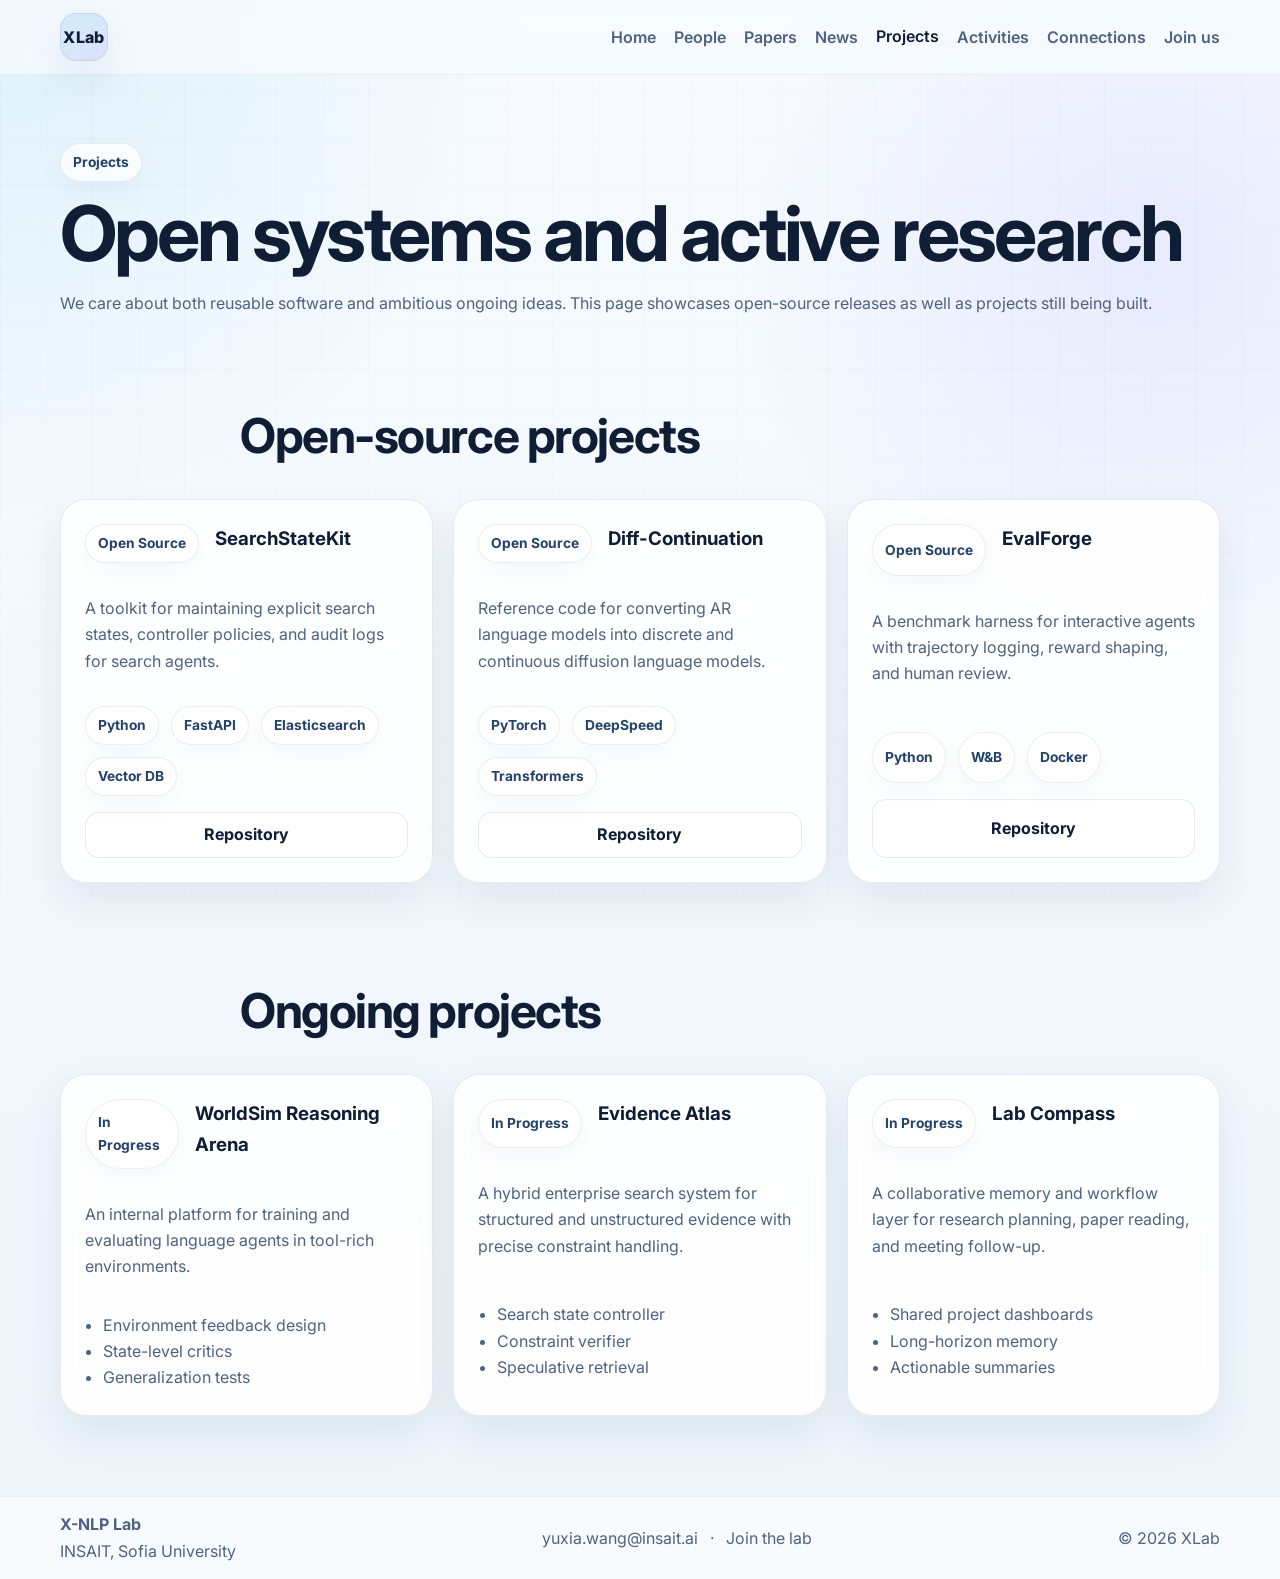
==== projects.html @ 13813006 "fix" ====
<!DOCTYPE html>
<html lang="en">
<head>
  <meta charset="UTF-8" />
  <meta name="viewport" content="width=device-width, initial-scale=1.0" />
  <title>Projects · X-NLP Lab</title>
  <meta name="description" content="Open-source and ongoing projects from the lab." />
  <link rel="preconnect" href="https://fonts.googleapis.com">
  <link rel="preconnect" href="https://fonts.gstatic.com" crossorigin>
  <link href="https://fonts.googleapis.com/css2?family=Inter:wght@400;500;600;700;800&display=swap" rel="stylesheet">
  <link rel="stylesheet" href="assets/css/styles.css" />
</head>
<body data-page="projects">
  <main id="page-root"></main>
  <script src="assets/js/data.js"></script>
  <script src="assets/js/site.js"></script>
</body>
</html>
---- assets/css/styles.css ----
:root {
  --bg: #f7fbff;
  --bg-soft: #eef5fb;
  --surface: rgba(255, 255, 255, 0.9);
  --surface-strong: rgba(255, 255, 255, 0.97);
  --line: rgba(10, 26, 54, 0.09);
  --text: #0f1e35;
  --muted: #4f627f;
  --accent: #2aa9e0;
  --accent-2: #7a6ff2;
  --warm: #ffb86b;
  --success: #2fae7c;
  --shadow: 0 18px 42px rgba(17, 37, 75, 0.08);
  --radius: 26px;
  --container: min(1160px, calc(100% - 32px));
}

* { box-sizing: border-box; }

html { scroll-behavior: smooth; }

body {
  margin: 0;
  font-family: "Inter", system-ui, -apple-system, BlinkMacSystemFont, "Segoe UI", sans-serif;
  color: var(--text);
  background:
    radial-gradient(circle at top left, rgba(42, 169, 224, 0.12), transparent 26%),
    radial-gradient(circle at 90% 16%, rgba(122, 111, 242, 0.11), transparent 24%),
    linear-gradient(180deg, #f7fbff 0%, #edf5fb 100%);
  line-height: 1.65;
  overflow-x: hidden;
}

body::before {
  content: "";
  position: fixed;
  inset: 0;
  background-image:
    linear-gradient(rgba(12, 31, 61, 0.04) 1px, transparent 1px),
    linear-gradient(90deg, rgba(12, 31, 61, 0.04) 1px, transparent 1px);
  background-size: 46px 46px;
  opacity: 0.45;
  pointer-events: none;
  z-index: -3;
}

a { color: inherit; text-decoration: none; }
img { display: block; max-width: 100%; }

.container { width: var(--container); margin-inline: auto; }

.site-header {
  position: sticky;
  top: 0;
  z-index: 30;
  backdrop-filter: blur(18px);
  background: rgba(247, 251, 255, 0.78);
  border-bottom: 1px solid rgba(10, 26, 54, 0.06);
}

.nav-wrap {
  min-height: 74px;
  display: flex;
  align-items: center;
  justify-content: space-between;
  gap: 20px;
}

.brand {
  width: 48px;
  height: 48px;
  border-radius: 16px;
  display: grid;
  place-items: center;
  font-weight: 800;
  letter-spacing: 0.02em;
  background: linear-gradient(135deg, rgba(42, 169, 224, 0.16), rgba(122, 111, 242, 0.18));
  border: 1px solid rgba(10, 26, 54, 0.08);
  box-shadow: var(--shadow);
}

.nav {
  display: flex;
  gap: 18px;
  flex-wrap: wrap;
}

.nav a {
  color: var(--muted);
  font-weight: 600;
  transition: color 0.2s ease, transform 0.2s ease;
}

.nav a:hover,
.nav a.active {
  color: var(--text);
  transform: translateY(-1px);
}

.menu-button {
  display: none;
  background: var(--surface);
  border: 1px solid var(--line);
  color: var(--text);
  border-radius: 14px;
  padding: 9px 12px;
  font: inherit;
}

.hero, .page-hero {
  padding-top: 68px;
  padding-bottom: 30px;
}

.hero {
  display: grid;
  grid-template-columns: 1.08fr 0.92fr;
  gap: 26px;
  align-items: center;
}

.page-hero h1, .hero h1 {
  font-size: clamp(2.8rem, 6vw, 5rem);
  line-height: 1.04;
  margin: 12px 0 14px;
  letter-spacing: -0.04em;
}

.hero-tagline {
  font-size: clamp(1.1rem, 2.6vw, 1.46rem);
  color: #213a63;
  font-weight: 700;
  margin: 0 0 10px;
}

.hero-text, .page-hero p, .section-head p, .card p, .map-note, .person-role, .paper-venue, .footer-wrap, .connection-card p, .activity-copy p {
  color: var(--muted);
}

.eyebrow, .chip, .timeline-date, .tag {
  display: inline-flex;
  align-items: center;
  gap: 8px;
  width: fit-content;
  border-radius: 999px;
  padding: 7px 12px;
  font-size: 0.86rem;
  font-weight: 700;
  border: 1px solid rgba(10, 26, 54, 0.08);
  background: rgba(255, 255, 255, 0.74);
  color: #234268;
  box-shadow: 0 10px 28px rgba(17, 37, 75, 0.04);
}

.eyebrow.light {
  background: rgba(42, 169, 224, 0.1);
}

.button {
  display: inline-flex;
  align-items: center;
  justify-content: center;
  min-height: 46px;
  padding: 0 18px;
  border-radius: 14px;
  font-weight: 700;
  transition: transform 0.18s ease, box-shadow 0.18s ease;
}

.button:hover {
  transform: translateY(-1px);
  box-shadow: 0 10px 24px rgba(17, 37, 75, 0.08);
}

.button.primary {
  background: linear-gradient(135deg, var(--accent), var(--accent-2));
  color: #fff;
}

.button.secondary, .button.tertiary {
  background: rgba(255, 255, 255, 0.78);
  border: 1px solid var(--line);
}

.hero-actions, .footer-links, .tag-row {
  display: flex;
  flex-wrap: wrap;
  gap: 12px;
}

.mini-stats {
  list-style: none;
  padding: 0;
  margin: 30px 0 0;
  display: grid;
  grid-template-columns: repeat(4, minmax(0, 1fr));
  gap: 14px;
}

.mini-stats li, .card, .hero-card {
  background: var(--surface);
  border: 1px solid var(--line);
  box-shadow: var(--shadow);
}

.mini-stats li {
  border-radius: 20px;
  padding: 18px;
}

.mini-stats strong {
  display: block;
  font-size: 1.4rem;
}

.mini-stats span {
  color: var(--muted);
}

.hero-panel { min-width: 0; }

.hero-card {
  border-radius: 30px;
  overflow: hidden;
}

.hero-card img {
  width: 100%;
  aspect-ratio: 16 / 10;
  object-fit: cover;
}

.hero-card-body {
  padding: 22px;
}

.hero-card-body h2 {
  margin: 8px 0;
}

.section {
  padding: 24px 0 54px;
}

.section-head {
  max-width: 800px;
  margin-bottom: 24px;
}

.section-head h2 {
  font-size: clamp(2rem, 4vw, 3rem);
  margin: 10px 0;
  letter-spacing: -0.03em;
}

.topic-grid, .people-grid, .project-grid, .activity-grid, .connections-grid {
  display: grid;
  gap: 20px;
}

.topic-grid {
  grid-template-columns: repeat(4, minmax(0, 1fr));
}

.people-grid {
  grid-template-columns: repeat(4, minmax(0, 1fr));
}

.project-grid, .connections-grid {
  grid-template-columns: repeat(3, minmax(0, 1fr));
}

.activity-grid {
  grid-template-columns: repeat(3, minmax(0, 1fr));
}

.card {
  border-radius: var(--radius);
  padding: 24px;
}

.clean-list {
  margin: 0;
  padding-left: 1.15rem;
  color: var(--muted);
}

.inline-link {
  color: #195c9e;
  font-weight: 700;
}

.person-card {
  padding: 0;
  overflow: hidden;
}

.person-card img {
  width: 100%;
  aspect-ratio: 1 / 1.08;
  object-fit: cover;
}

.person-content {
  padding: 18px 18px 22px;
}

.person-content .tag-row {
  margin-bottom: 12px;
}

.person-name-link {
  color: inherit;
  text-decoration: none;
}

.person-name-link:hover {
  text-decoration: underline;
}

.person-img-link {
  display: block;
  overflow: hidden;
}

.person-img-link img {
  transition: transform 0.2s ease, opacity 0.2s ease;
}

.person-img-link:hover img {
  transform: scale(1.04);
  opacity: 0.85;
}

.person-img-link:active img {
  transform: scale(0.98);
  opacity: 0.7;
}

.person-content h3,
.paper-entry h3,
.project-card h3,
.activity-copy h3,
.connection-card h3,
.timeline-content h3,
.join-card h2,
.urgent-card h2 {
  margin: 0 0 8px;
}

.paper-list {
  display: grid;
  gap: 16px;
}

.paper-entry {
  display: flex;
  justify-content: space-between;
  gap: 18px;
  align-items: flex-start;
}

.paper-main {
  flex: 1 1 520px;
}

.paper-side {
  width: min(280px, 100%);
  display: grid;
  gap: 12px;
  justify-items: end;
}

.timeline {
  position: relative;
  display: grid;
  gap: 20px;
}

.timeline::before {
  content: "";
  position: absolute;
  left: 18px;
  top: 0;
  bottom: 0;
  width: 2px;
  background: linear-gradient(180deg, rgba(42, 169, 224, 0.9), rgba(122, 111, 242, 0.5));
}

.timeline-item {
  position: relative;
  padding-left: 52px;
}

.timeline-dot {
  position: absolute;
  top: 24px;
  left: 10px;
  width: 18px;
  height: 18px;
  border-radius: 50%;
  background: linear-gradient(135deg, var(--accent), var(--accent-2));
  box-shadow: 0 0 0 7px rgba(42, 169, 224, 0.14);
}

.project-top, .connection-card, .join-layout {
  display: flex;
  gap: 16px;
}

.project-card {
  display: grid;
  gap: 16px;
}

.activity-card {
  padding: 0;
  overflow: hidden;
}

.activity-card img {
  width: 100%;
  aspect-ratio: 4 / 3;
  object-fit: cover;
}

.activity-copy {
  padding: 20px;
}

.connection-card {
  align-items: center;
  min-height: 140px;
}

.connection-mark {
  width: 58px;
  height: 58px;
  border-radius: 18px;
  display: grid;
  place-items: center;
  font-weight: 800;
  color: white;
  background: linear-gradient(135deg, var(--accent), var(--accent-2));
  flex-shrink: 0;
}

.join-layout {
  display: grid;
  grid-template-columns: 1fr 1.05fr;
}

.join-card, .urgent-card {
  display: grid;
  gap: 16px;
}

.contact-panel {
  margin-top: 6px;
  padding-top: 6px;
}

.urgent-list {
  display: grid;
  gap: 18px;
}

.urgent-item {
  padding: 18px;
  border-radius: 22px;
  background: rgba(42, 169, 224, 0.06);
  border: 1px solid rgba(42, 169, 224, 0.12);
}

.map-card {
  padding: 0;
  overflow: hidden;
}

.map-shell {
  padding: 22px;
}

.widget-slot {
  border-radius: 24px;
  border: 1px solid rgba(10, 26, 54, 0.08);
  background:
    radial-gradient(circle at 18% 10%, rgba(42, 169, 224, 0.12), transparent 20%),
    linear-gradient(180deg, #f9fcff 0%, #edf6fe 100%);
  min-height: 400px;
  display: flex;
  align-items: center;
  justify-content: center;
}

.flat-map-frame {
  width: 100%;
  overflow: hidden;
  display: flex;
  justify-content: center;
  padding: 18px;
}

.flat-map-host {
  width: 100%;
  display: flex;
  justify-content: center;
}

.flat-map-host iframe,
.flat-map-host canvas,
.flat-map-host svg,
.flat-map-host img {
  max-width: 100%;
  height: auto !important;
  display: block;
}

.map-note {
  margin-top: 12px;
  font-size: 0.95rem;
  text-align: center;
}

.site-footer {
  border-top: 1px solid rgba(10, 26, 54, 0.06);
  margin-top: 26px;
  background: rgba(255, 255, 255, 0.55);
}

.footer-wrap {
  min-height: 82px;
  display: flex;
  align-items: center;
  justify-content: space-between;
  gap: 16px;
}

.reveal {
  opacity: 0;
  transform: translateY(18px);
  transition: opacity 0.7s ease, transform 0.7s ease;
}

.reveal.visible {
  opacity: 1;
  transform: translateY(0);
}

.delay-1 { transition-delay: 0.08s; }
.delay-2 { transition-delay: 0.16s; }

@media (max-width: 1080px) {
  .hero,
  .join-layout,
  .topic-grid,
  .people-grid,
  .project-grid,
  .activity-grid,
  .connections-grid {
    grid-template-columns: repeat(2, minmax(0, 1fr));
  }

  .join-layout {
    grid-template-columns: 1fr;
  }
}

@media (max-width: 860px) {
  .paper-entry,
  .hero {
    grid-template-columns: 1fr;
    display: grid;
  }

  .paper-side {
    width: 100%;
    justify-items: start;
  }

  .mini-stats {
    grid-template-columns: repeat(2, minmax(0, 1fr));
  }

  .footer-wrap {
    flex-direction: column;
    justify-content: center;
    text-align: center;
    padding: 14px 0;
  }
}

@media (max-width: 760px) {
  .nav {
    position: absolute;
    left: 16px;
    right: 16px;
    top: 72px;
    display: none;
    flex-direction: column;
    padding: 16px;
    border-radius: 20px;
    background: rgba(255, 255, 255, 0.98);
    border: 1px solid rgba(10, 26, 54, 0.08);
    box-shadow: var(--shadow);
  }

  .nav.open { display: flex; }
  .menu-button { display: inline-flex; }

  .topic-grid,
  .people-grid,
  .project-grid,
  .activity-grid,
  .connections-grid,
  .mini-stats {
    grid-template-columns: 1fr;
  }

  .widget-slot {
    min-height: 320px;
  }

  .map-shell {
    padding: 14px;
  }
}
.page-hero-compact {
  max-width: 880px;
  padding-top: 56px;
  padding-bottom: 14px;
}

.section-people-block {
  padding-top: 10px;
  padding-bottom: 44px;
}

.section-head-slim {
  margin-bottom: 18px;
}

.people-grid {
  grid-template-columns: repeat(3, minmax(0, 1fr));
  align-items: stretch;
}

.person-card {
  display: flex;
  flex-direction: column;
  min-height: 100%;
  border-radius: 28px;
  background: rgba(255,255,255,0.94);
  transition: transform 0.2s ease, box-shadow 0.2s ease, border-color 0.2s ease;
}

.person-card:hover {
  transform: translateY(-4px);
  box-shadow: 0 22px 48px rgba(17, 37, 75, 0.12);
  border-color: rgba(42, 169, 224, 0.18);
}

.person-media {
  padding: 16px 16px 0;
}

.person-img-link {
  display: block;
  overflow: hidden;
  border-radius: 24px;
  background: linear-gradient(180deg, #f8fbff 0%, #eef5fb 100%);
}

.person-card img {
  width: 100%;
  aspect-ratio: 1 / 1.02;
  object-fit: cover;
}

.person-content {
  display: flex;
  flex-direction: column;
  gap: 12px;
  padding: 16px 18px 20px;
  flex: 1;
}

.person-heading h3 {
  margin-bottom: 4px;
  font-size: 1.28rem;
  line-height: 1.2;
}

.person-role {
  margin: 0;
  font-size: 0.98rem;
}

.person-tags {
  gap: 8px;
}

.compact-tag {
  padding: 5px 10px;
  font-size: 0.78rem;
  line-height: 1.15;
  box-shadow: none;
}

.person-links {
  display: flex;
  flex-wrap: wrap;
  gap: 10px 14px;
  margin-top: auto;
  padding-top: 4px;
}

.person-homepage {
  display: inline-flex;
  align-items: center;
  gap: 6px;
  color: #195c9e;
  font-weight: 700;
}

.person-homepage:hover,
.inline-link:hover,
.person-name-link:hover {
  color: #123f72;
}

.person-name-link {
  text-decoration: none;
}

.card,
.mini-stats li,
.hero-card {
  backdrop-filter: blur(10px);
}

.section-head p {
  max-width: 720px;
}

@media (max-width: 1080px) {
  .people-grid {
    grid-template-columns: repeat(2, minmax(0, 1fr));
  }
}

@media (max-width: 760px) {
  .people-grid {
    grid-template-columns: 1fr;
  }

  .person-content {
    padding: 16px 16px 18px;
  }

  .page-hero-compact {
    padding-top: 42px;
  }
}
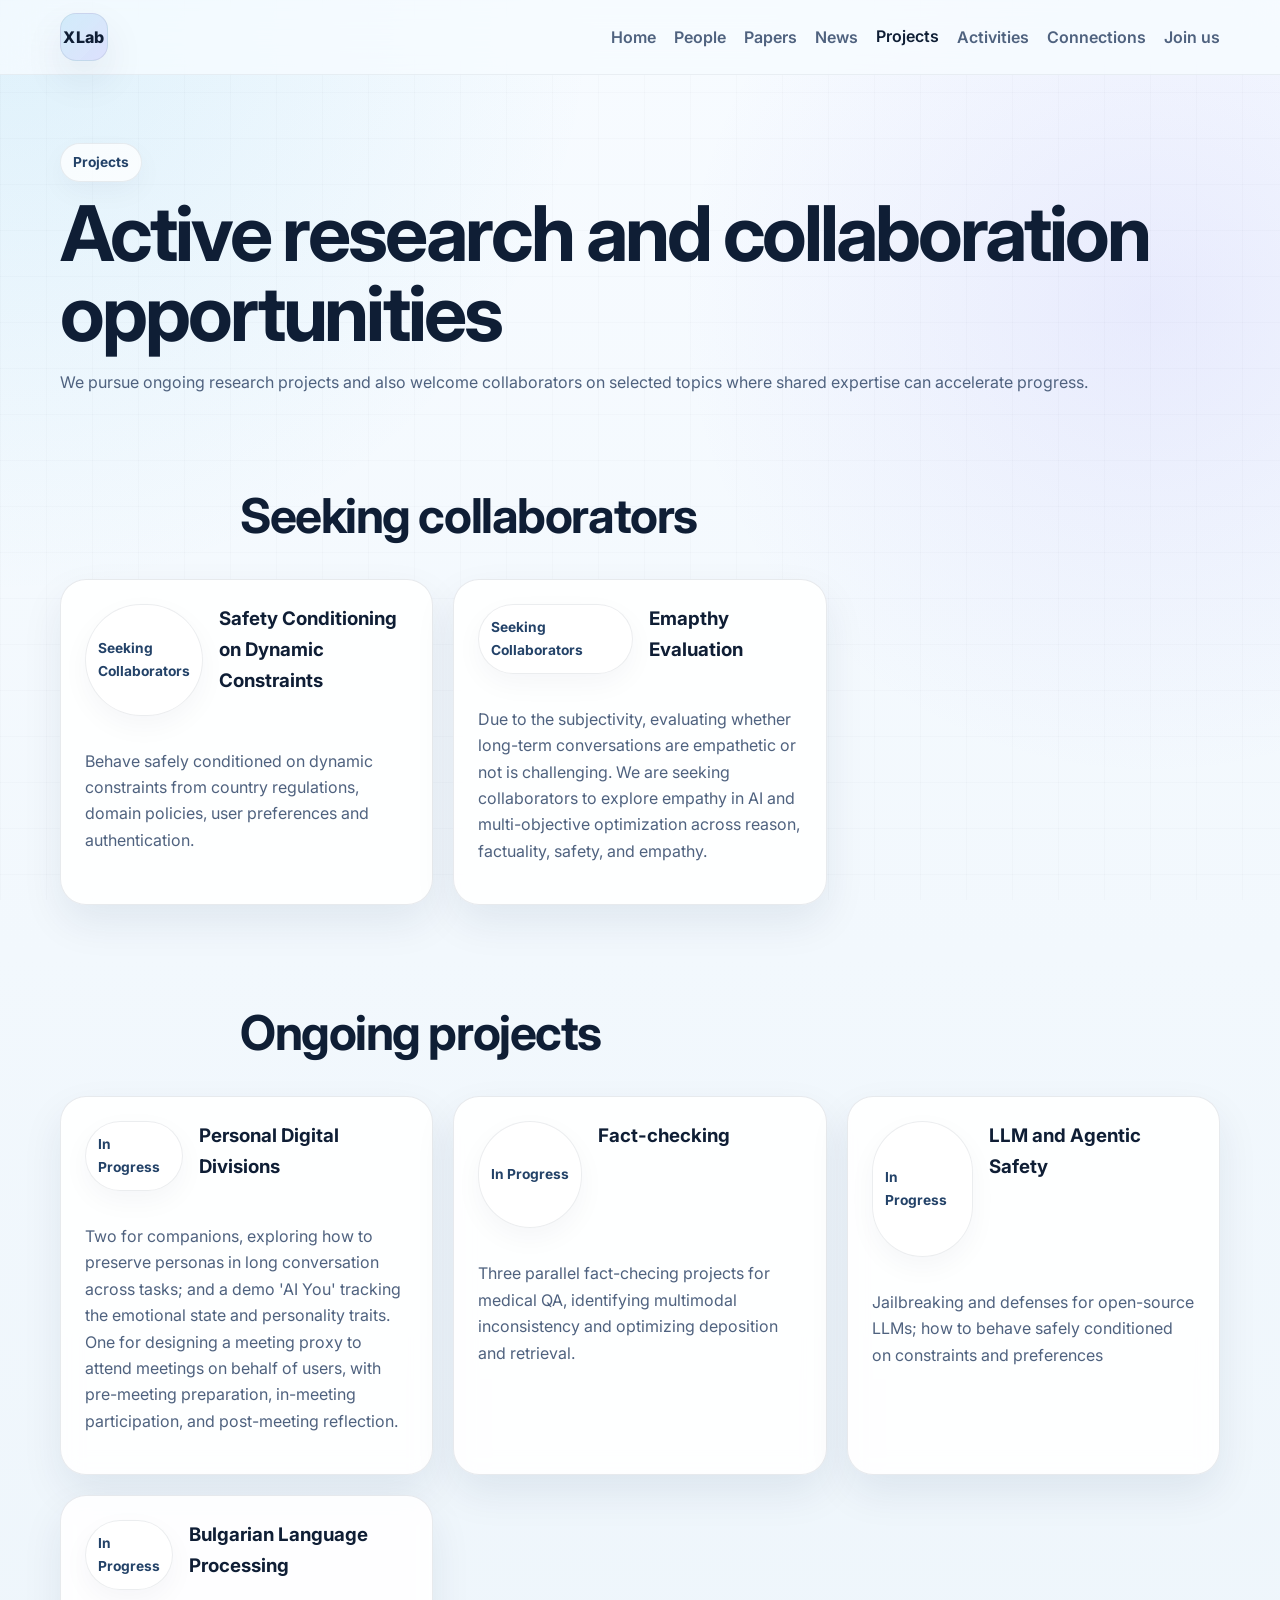
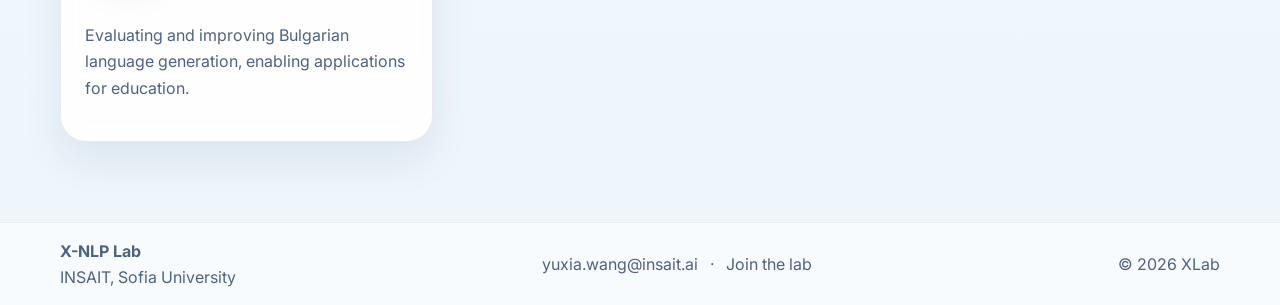
==== commit 4efdf8ce: "update projects and activities" ====
--- a/projects.html
+++ b/projects.html
@@ -4,7 +4,7 @@
   <meta charset="UTF-8" />
   <meta name="viewport" content="width=device-width, initial-scale=1.0" />
   <title>Projects · X-NLP Lab</title>
-  <meta name="description" content="Open-source and ongoing projects from the lab." />
+  <meta name="description" content="Ongoing projects from the lab." />
   <link rel="preconnect" href="https://fonts.googleapis.com">
   <link rel="preconnect" href="https://fonts.gstatic.com" crossorigin>
   <link href="https://fonts.googleapis.com/css2?family=Inter:wght@400;500;600;700;800&display=swap" rel="stylesheet">
